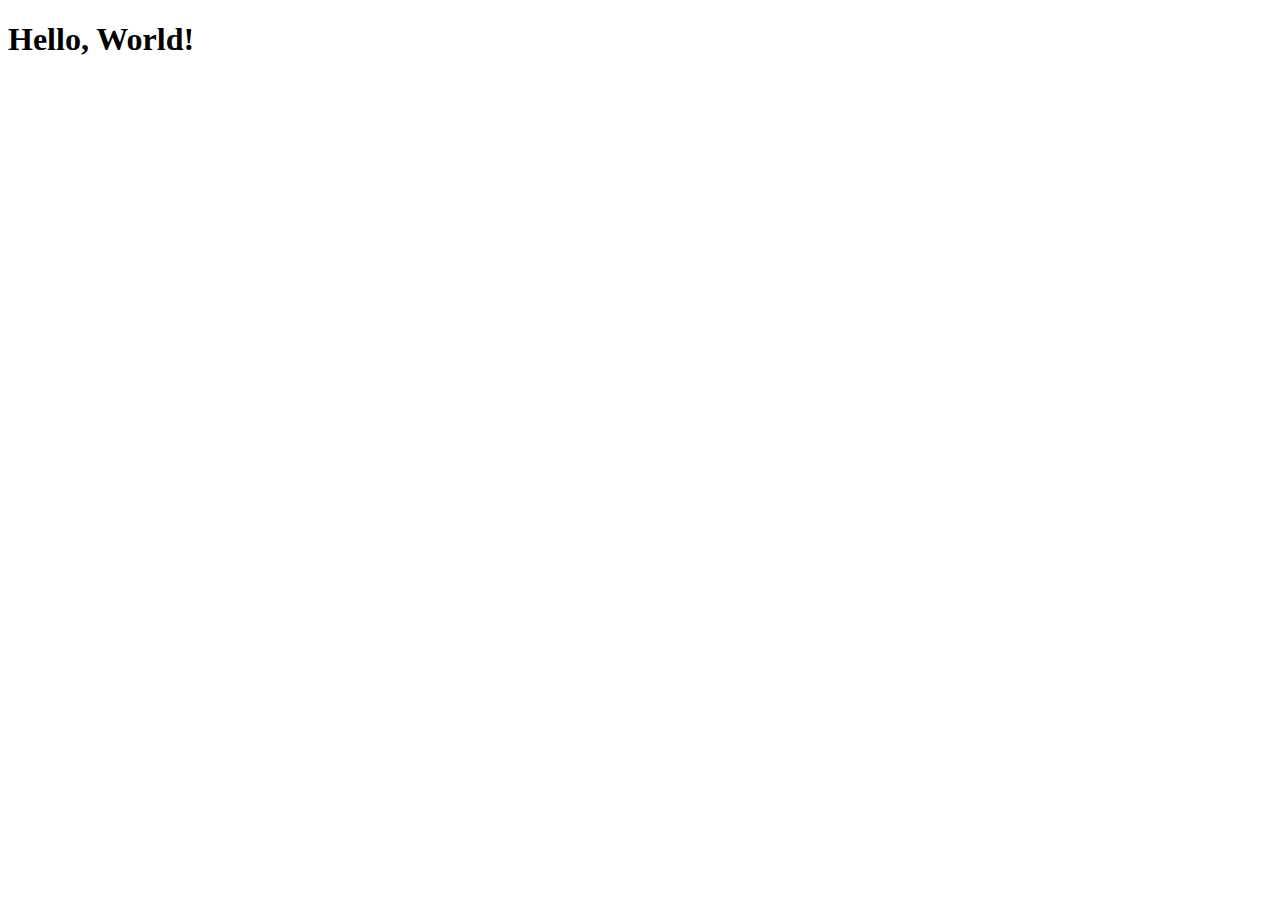
==== 01-countdown-timer/index.html @ 31a82a18 "Initial setup" ====
<!DOCTYPE html>
<html lang="en">

<head>
    <meta charset="UTF-8">
    <meta name="viewport" content="width=device-width, initial-scale=1.0">
    <title>Title</title>
    <script src="script.js" defer></script>
</head>

<body>
    <h1>Hello, World!</h1>
</body>

</html>
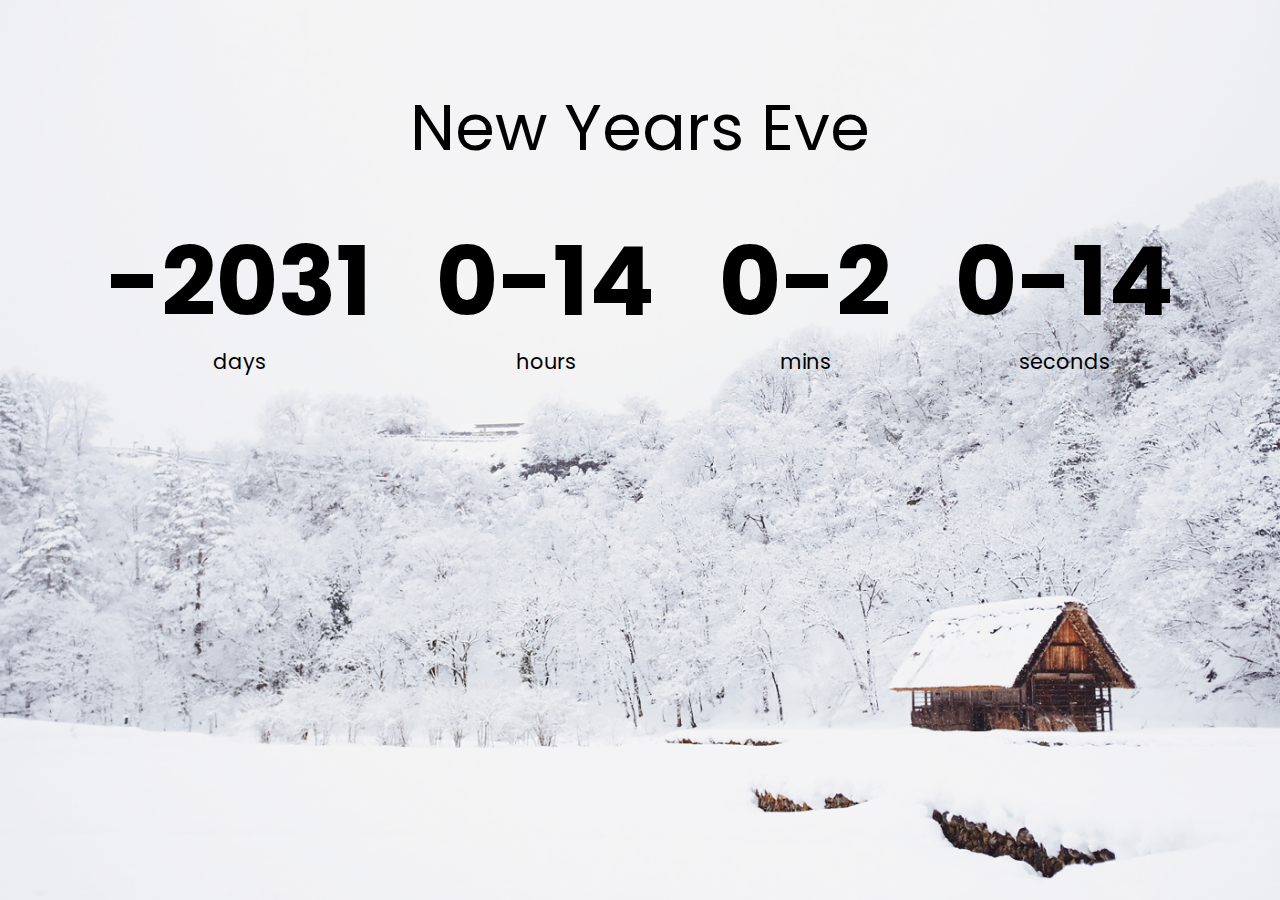
==== commit 50ec3bd7: "Complete countdown project" ====
--- a/01-countdown-timer/index.html
+++ b/01-countdown-timer/index.html
@@ -2,14 +2,34 @@
 <html lang="en">
 
 <head>
-    <meta charset="UTF-8">
-    <meta name="viewport" content="width=device-width, initial-scale=1.0">
-    <title>Title</title>
-    <script src="script.js" defer></script>
+  <meta charset="UTF-8">
+  <meta name="viewport" content="width=device-width, initial-scale=1.0">
+  <title>Countdown Timer</title>
+  <link rel="stylesheet" href="style.css">
+  <script src="script.js" defer></script>
 </head>
 
 <body>
-    <h1>Hello, World!</h1>
+  <h1>New Years Eve</h1>
+
+  <div class="countdown-container">
+    <div class="countdown-el days-c">
+      <p class="big-text" id="days">0</p>
+      <span>days</span>
+    </div>
+    <div class="countdown-el hours-c">
+      <p class="big-text" id="hours">0</p>
+      <span>hours</span>
+    </div>
+    <div class="countdown-el mins-c">
+      <p class="big-text" id="mins">0</p>
+      <span>mins</span>
+    </div>
+    <div class="countdown-el seconds-c">
+      <p class="big-text" id="seconds">0</p>
+      <span>seconds</span>
+    </div>
+  </div>
 </body>
 
 </html>--- a/01-countdown-timer/style.css
+++ b/01-countdown-timer/style.css
@@ -0,0 +1,43 @@
+@import url('https://fonts.googleapis.com/css2?family=Poppins:wght@200;400;600&display=swap');
+* {
+    box-sizing: border-box;
+}
+
+body {
+    background-image: url('./snow.jpg');
+    background-size: cover;
+    background-position: center center;
+    display: flex;
+    flex-direction: column;
+    align-items: center;
+    min-height: 100vh;
+    font-family: 'Poppins', sans-serif;
+    margin: 0;
+}
+
+h1 {
+    font-weight: normal;
+    font-size: 4rem;
+    margin-top: 5rem;
+}
+
+.countdown-container {
+    display: flex;
+    flex-wrap: wrap;
+    justify-content: center;
+}
+
+.big-text {
+    font-weight: bold;
+    font-size: 6rem;
+    line-height: 1;
+    margin: 1rem 2rem;
+}
+
+.countdown-el {
+    text-align: center;
+}
+
+.countdown-el span {
+    font-size: 1.3rem;
+}